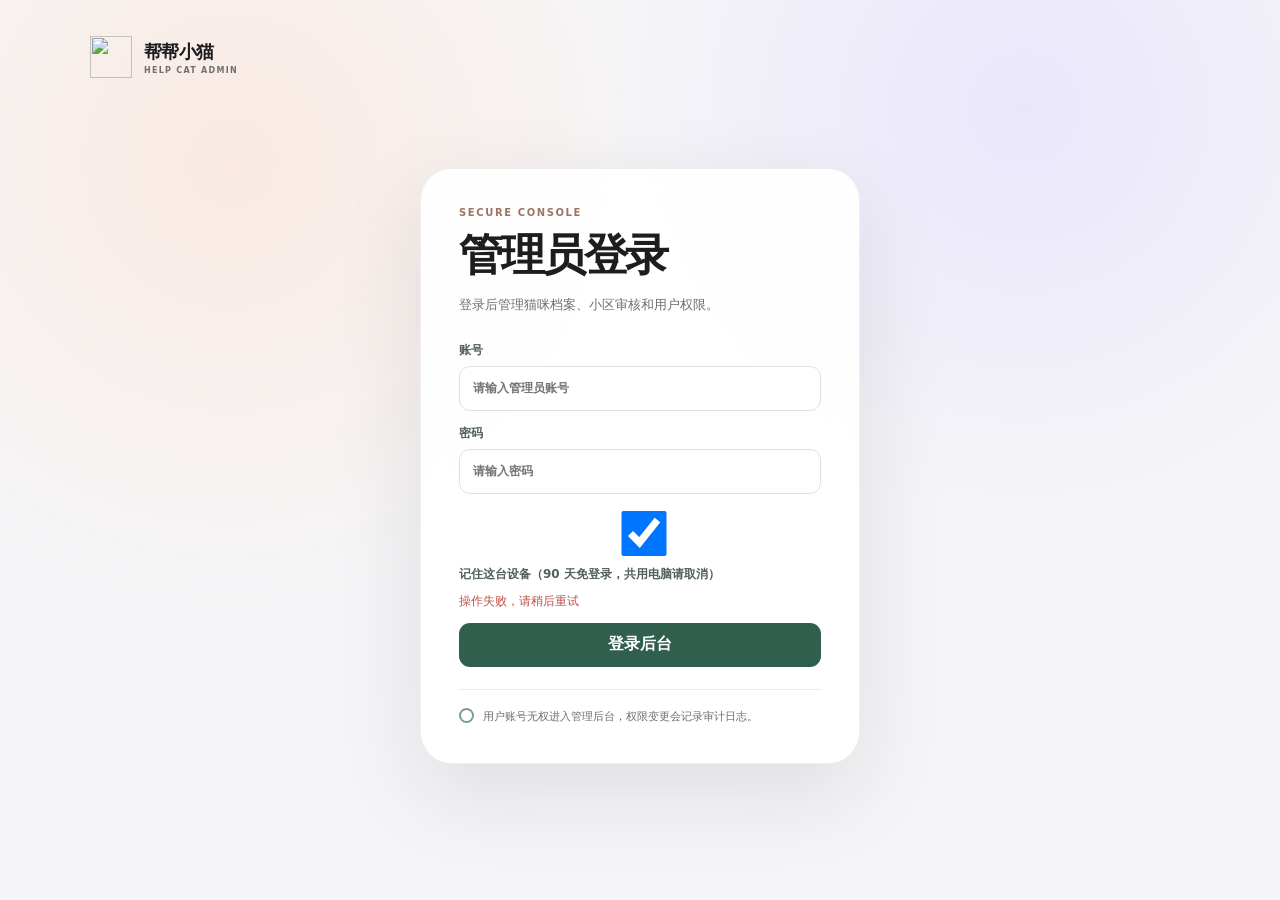
==== admin/index.html @ 25f89950 "feat: the dashboard panel and page-view reporting The console's overview page now carries the dashbo" ====
<!doctype html>
<html lang="zh-CN">
<head>
  <meta charset="utf-8">
  <meta name="viewport" content="width=device-width,initial-scale=1">
  <meta name="theme-color" content="#F5F5F7">
  <meta name="description" content="帮帮小猫管理后台，用于猫咪、小区和用户权限治理。">
  <title>帮帮小猫 · 管理后台</title>
  <link rel="stylesheet" href="styles.css?v=20260923-product-r28">
</head>
<body>
  <section class="login-view" id="login-view">
    <div class="login-brand"><img class="brand-mark" src="/help-cat/rescue/assets/brand/helpcat-77-mark.svg?v=20260923-product-r28" alt=""><div><strong>帮帮小猫</strong><small>HELP CAT ADMIN</small></div></div>
    <div class="login-card">
      <span class="eyebrow">SECURE CONSOLE</span>
      <h1>管理员登录</h1>
      <p>登录后管理猫咪档案、小区审核和用户权限。</p>
      <form id="login-form">
        <label>账号<input id="login-username" autocomplete="username" required placeholder="请输入管理员账号"></label>
        <label>密码<input id="login-password" type="password" autocomplete="current-password" required placeholder="请输入密码"></label>
        <label class="remember-device"><input id="login-remember" type="checkbox" checked> 记住这台设备（90 天免登录，共用电脑请取消）</label>
        <p class="form-message" id="login-message" role="alert"></p>
        <button class="button primary full" id="login-submit" type="submit">登录后台</button>
      </form>
      <div class="security-note"><span aria-hidden="true"></span>用户账号无权进入管理后台，权限变更会记录审计日志。</div>
    </div>
  </section>

  <div class="admin-shell" id="admin-shell" hidden>
    <aside class="sidebar">
      <a class="side-brand" href="/help-cat/rescue/index.html#home" aria-label="返回帮帮小猫首页" title="返回帮帮小猫首页"><img class="brand-mark" src="/help-cat/rescue/assets/brand/helpcat-77-mark.svg?v=20260923-product-r28" alt=""><span><strong>帮帮小猫</strong><small>管理后台</small></span></a>
      <nav aria-label="后台导航">
        <button class="side-nav active" type="button" data-section="overview"><span class="nav-dot overview-dot"></span>总览</button>
        <button class="side-nav" type="button" data-section="cats"><span class="nav-dot cat-dot"></span>猫咪档案</button>
        <button class="side-nav" type="button" data-section="communities"><span class="nav-dot community-dot"></span>小区管理</button>
        <button class="side-nav" type="button" data-section="feeding"><span class="nav-dot feeding-dot"></span>投喂点</button>
        <button class="side-nav" type="button" data-section="tasks"><span class="nav-dot task-dot"></span>救助任务</button>
        <button class="side-nav" type="button" data-section="messages"><span class="nav-dot message-dot"></span>留言板<span class="nav-badge" id="message-nav-badge" hidden>0</span></button>
        <button class="side-nav" type="button" data-section="impact"><span class="nav-dot impact-dot"></span>救助记录</button>
        <button class="side-nav" id="users-nav" type="button" data-section="users" hidden><span class="nav-dot user-dot"></span>用户与权限</button>
        <button class="side-nav" type="button" data-section="devices"><span class="nav-dot user-dot"></span>登录的设备</button>
      </nav>
      <div class="sidebar-foot"><span class="live-dot"></span><span>服务运行中</span></div>
    </aside>

    <main class="admin-main">
      <header class="topbar">
        <div><span class="eyebrow">HELP CAT GOVERNANCE</span><h1 id="page-title">管理总览</h1><p>杭州 · 富阳区 · 银湖街道</p></div>
        <div class="account-menu"><span class="account-avatar" id="account-avatar">管</span><div><strong id="account-name">管理员</strong><small id="account-role">ADMIN</small></div><button class="text-button" id="logout" type="button">退出</button></div>
      </header>

      <div class="global-message" id="global-message" role="status" hidden></div>

      <section class="admin-section active" data-admin-section="overview">
        <div class="summary">
          <article><span class="metric-symbol cat-symbol"></span><div><strong id="cat-count">0</strong><small>猫咪档案</small></div></article>
          <article><span class="metric-symbol community-symbol"></span><div><strong id="community-count">0</strong><small>小区</small></div></article>
          <article class="pending-card"><span class="metric-symbol review-symbol"></span><div><strong id="pending-count">0</strong><small>待审核事项</small></div></article>
          <article><span class="metric-symbol message-symbol"></span><div><strong id="message-count">0</strong><small>待联系留言</small></div></article>
          <article><span class="metric-symbol feeding-symbol"></span><div><strong id="feeding-count">0</strong><small>投喂点</small></div></article>
          <article><span class="metric-symbol task-symbol"></span><div><strong id="admin-task-count">0</strong><small>进行中任务</small></div></article>
          <article><span class="metric-symbol impact-symbol"></span><div><strong id="impact-count">0</strong><small>生效救助记录</small></div></article>
          <article id="user-summary" hidden><span class="metric-symbol user-symbol"></span><div><strong id="user-count">0</strong><small>平台注册用户</small></div></article>
        </div>
        <div class="panel">
          <div class="panel-head"><h2>数据看板</h2><p>只看"现在要不要动手"：今天的状态、本周趋势、账户与安全。累计数字在公开首页，这里不重复。</p></div>
          <p class="inline-message" id="dashboard-message" role="status"></p>
          <div class="dashboard-grid" id="dashboard-today"></div>
          <div class="dashboard-grid" id="dashboard-week"></div>
          <div class="dashboard-grid" id="dashboard-system"></div>
        </div>
        <div class="welcome-panel"><div><span class="eyebrow">TODAY'S GOVERNANCE</span><h2>让每一条社区信息<br>都真实、清晰、可追溯</h2><p>优先处理待审核档案；隐藏和归档不会物理删除数据。</p></div><button class="button primary" type="button" data-section-link="cats">处理待审核档案</button></div>
      </section>

      <section class="admin-section" data-admin-section="devices" hidden>
        <div class="panel">
          <div class="panel-head"><h2>登录的设备</h2><p>长期免登录的代价是"令牌在这台设备上"。手机丢了就在这里把它踢下线。</p></div>
          <p class="inline-message" id="device-message" role="status"></p>
          <ul class="device-list" id="device-list"></ul>
        </div>
      </section>

      <section class="admin-section" data-admin-section="cats" hidden>
        <div class="section-heading"><div><span class="eyebrow">CAT ARCHIVE</span><h2>猫咪档案库</h2><p>审核、公开、隐藏或归档社区猫咪档案。</p></div><button class="button secondary" id="refresh" type="button">刷新数据</button></div>
        <label class="search-box">搜索猫咪<input id="cat-search" placeholder="名称、编号或位置"></label>
        <div class="batch-bar" id="cats-batch-bar" hidden>
          <label class="batch-select-all"><input type="checkbox" id="cats-select-all"> 全选本页待审</label>
          <span class="batch-count" id="cats-batch-count">已选 0 条</span>
          <button class="button primary" type="button" id="cats-batch-approve">批量审核通过</button>
        </div>
        <p class="panel-message" id="cats-panel-message" role="status"></p>
        <div id="cats" class="list"></div>
        <div class="load-more-row"><button class="button secondary" id="load-more-admin-cats" type="button" hidden>加载更多猫咪</button></div>
      </section>

      <section class="admin-section" data-admin-section="communities" hidden>
        <div class="section-heading"><div><span class="eyebrow">COMMUNITY GOVERNANCE</span><h2>小区管理</h2><p>新增小区会立即开放，居民建议需要管理员审核。</p></div></div>
        <form class="inline-form" id="community-form"><label>小区名称<input id="community-name" required placeholder="例如：聚源福小区"></label><label>所属街道<input id="community-street" required value="银湖街道"></label><button class="button primary" type="submit">新增小区</button></form>
        <div class="batch-bar" id="communities-batch-bar" hidden>
          <label class="batch-select-all"><input type="checkbox" id="communities-select-all"> 全选本页待审</label>
          <span class="batch-count" id="communities-batch-count">已选 0 条</span>
          <button class="button primary" type="button" id="communities-batch-approve">批量核准开放</button>
        </div>
        <div id="communities" class="list"></div>
        <div class="load-more-row"><button class="button secondary" id="load-more-admin-communities" type="button" hidden>加载更多小区</button></div>
      </section>

      <section class="admin-section" data-admin-section="feeding" hidden>
        <div class="section-heading"><div><span class="eyebrow">FEEDING POINTS</span><h2>投喂点管理</h2><p>维护定点投喂位置与照看说明。暂停后居民端不再展示，归档表示该点已停用。<strong>填了经纬度的点，居民端才能「按距离排序」。</strong></p></div><button class="button secondary" id="refresh-feeding" type="button">刷新投喂点</button></div>
        <form class="inline-form" id="feeding-form">
          <label>投喂点名称<input id="feeding-name" required maxlength="120" placeholder="例如：银湖公园北门投喂点"></label>
          <label>位置说明<input id="feeding-location" maxlength="240" placeholder="例如：北门石凳旁，靠近地下车库出口"></label>
          <label>投喂时间<input id="feeding-time" maxlength="80" placeholder="每天 18:00"></label>
          <label>纬度<input id="feeding-latitude" type="number" step="0.000001" min="-90" max="90" placeholder="例如 30.052000，可留空"></label>
          <label>经度<input id="feeding-longitude" type="number" step="0.000001" min="-180" max="180" placeholder="例如 119.962000，可留空"></label>
          <label>所属小区<select id="feeding-community"><option value="">不指定小区</option></select></label>
          <label>照看说明<textarea id="feeding-note" maxlength="1000" placeholder="例如：猫粮放在树洞里，记得收走空罐"></textarea></label>
          <button class="button primary" type="submit">新增投喂点</button>
        </form>
        <p class="panel-message" id="feeding-panel-message" role="status"></p>
        <div id="feeding-points" class="list"></div>
        <div class="load-more-row"><button class="button secondary" id="load-more-admin-feeding" type="button" hidden>加载更多投喂点</button></div>
      </section>

      <section class="admin-section" data-admin-section="tasks" hidden>
        <div class="section-heading"><div><span class="eyebrow">RESCUE TASKS</span><h2>救助任务</h2><p>发布社区救助任务，居民在手机端领取。取消需要填写原因，释放会把任务放回待领取。</p></div><button class="button secondary" id="refresh-tasks" type="button">刷新任务</button></div>
        <form class="inline-form" id="task-form">
          <label>任务标题<input id="task-title" required maxlength="120" placeholder="例如：银湖公园有小猫需要送医"></label>
          <label>任务说明<textarea id="task-description" maxlength="2000" placeholder="描述位置、现场情况和需要的帮助"></textarea></label>
          <label>所属小区<select id="task-community"><option value="">不指定小区</option></select></label>
          <button class="button primary" type="submit">发布任务</button>
        </form>
        <div class="message-filters" role="group" aria-label="按状态筛选救助任务">
          <button class="filter-chip active" type="button" data-task-filter="">全部</button>
          <button class="filter-chip" type="button" data-task-filter="OPEN">待领取</button>
          <button class="filter-chip" type="button" data-task-filter="CLAIMED">进行中</button>
          <button class="filter-chip" type="button" data-task-filter="COMPLETED">已完成</button>
          <button class="filter-chip" type="button" data-task-filter="CANCELLED">已取消</button>
        </div>
        <p class="panel-message" id="task-panel-message" role="status"></p>
        <div id="admin-tasks" class="list"></div>
        <div class="load-more-row"><button class="button secondary" id="load-more-admin-tasks" type="button" hidden>加载更多任务</button></div>
      </section>

      <section class="admin-section" data-admin-section="messages" hidden>
        <div class="section-heading"><div><span class="eyebrow">VISITOR LEADS</span><h2>留言板</h2><p>首页访客留下的联系方式。联系上之后请标记状态，避免重复添加。</p></div><button class="button secondary" id="refresh-messages" type="button">刷新留言</button></div>
        <div class="message-filters" role="group" aria-label="按状态筛选留言">
          <button class="filter-chip active" type="button" data-message-filter="">全部</button>
          <button class="filter-chip" type="button" data-message-filter="NEW">待联系</button>
          <button class="filter-chip" type="button" data-message-filter="CONTACTED">已联系</button>
          <button class="filter-chip" type="button" data-message-filter="CLOSED">已关闭</button>
        </div>
        <p class="panel-message" id="message-panel-message" role="status"></p>
        <div id="messages" class="list"></div>
        <div class="load-more-row"><button class="button secondary" id="load-more-admin-messages" type="button" hidden>加载更多留言</button></div>
      </section>

      <section class="admin-section" data-admin-section="impact" hidden>
        <div class="section-heading"><div><span class="eyebrow">IMPACT LEDGER</span><h2>救助记录</h2><p>这里记录的每一笔都会进入首页公开计数；结果为空时首页会显示“正在积累”。</p></div><button class="button secondary" id="refresh-impact" type="button">刷新记录</button></div>
        <form class="inline-form" id="impact-form">
          <label>记录类型<select id="impact-kind">
            <option value="RESCUED">已救助</option>
            <option value="ADOPTED">找到新家</option>
            <option value="MEDICAL">医疗救助</option>
            <option value="SUPPORTER">爱心支持</option>
          </select></label>
          <label>数量<input id="impact-amount" type="number" min="1" max="1000000" step="1" value="1"></label>
          <label>备注<textarea id="impact-note" maxlength="1000" placeholder="例如：7 月 12 日银湖公园救助一只小奶猫"></textarea></label>
          <button class="button primary" type="submit">记录一笔</button>
        </form>
        <p class="panel-message" id="impact-panel-message" role="status"></p>
        <div id="impact-events" class="list"></div>
        <div class="load-more-row"><button class="button secondary" id="load-more-admin-impact" type="button" hidden>加载更多记录</button></div>
      </section>

      <section class="admin-section users-panel" id="users-panel" data-admin-section="users" hidden>
        <div class="section-heading"><div><span class="eyebrow">ACCESS CONTROL</span><h2>用户与权限</h2><p>只有唯一超级管理员可以授予或撤销普通管理员权限。</p></div><span class="secure-chip">权限变更已审计</span></div>
        <label class="search-box">搜索用户<input id="user-search" placeholder="用户名或昵称"></label>
        <p class="panel-message" id="user-message" role="status"></p>
        <div id="users" class="list"></div>
        <div class="load-more-row"><button class="button secondary" id="load-more-admin-users" type="button" hidden>加载更多用户</button></div>
      </section>
      <footer class="brand-footer admin-footer"><small>安得广厦千万间，大庇天下小猫俱欢颜</small></footer>
    </main>
  </div>

  <div class="toast" id="toast" role="status" aria-live="polite" hidden></div>
  <input id="cat-photo-input" type="file" accept="image/*" hidden>
  <script src="session.js?v=20260923-product-r28"></script>
  <script src="community-review.js?v=20260923-product-r28"></script>
  <script src="app.js?v=20260923-product-r28"></script>
</body>
</html>
---- admin/styles.css ----
:root {
  --ink: #17251f;
  --muted: #758079;
  --canvas: #f4f6f3;
  --surface: #fff;
  --surface-soft: #f8faf7;
  --line: #e4e9e4;
  --green: #245846;
  --green-dark: #173c30;
  --green-soft: #e8f3ed;
  --orange: #e9774b;
  --orange-soft: #fff0e8;
  --gold-soft: #fff7df;
  --danger: #bd514c;
  --shadow: 0 18px 45px rgba(33, 53, 44, .08);
  --radius: 18px;
  font-family: Inter, ui-sans-serif, system-ui, -apple-system, BlinkMacSystemFont, "Segoe UI", sans-serif;
}
* { box-sizing: border-box; }
[hidden] { display: none !important; }
body { min-width: 320px; margin: 0; background: var(--canvas); color: var(--ink); }
button, input, select, textarea { font: inherit; }
button { cursor: pointer; }
button:disabled { cursor: not-allowed; opacity: .5; }
.eyebrow { display: block; margin-bottom: 8px; color: #9a7564; font-size: 10px; font-weight: 850; letter-spacing: .16em; }
.brand-mark { display: block; width: 42px; height: 42px; flex: 0 0 auto; object-fit: contain; }
.login-view { min-height: 100vh; padding: 36px; background: radial-gradient(circle at 20% 15%,rgba(232,242,236,.9),transparent 36%),linear-gradient(130deg,#f7f8f5,#eef3ee); }
.login-brand { display: flex; align-items: center; gap: 12px; width: min(1100px,100%); margin: 0 auto; }
.login-brand strong,.side-brand strong { display: block; font-size: 18px; letter-spacing: -.03em; }.login-brand small,.side-brand small { display: block; margin-top: 2px; color: var(--muted); font-size: 8px; font-weight: 800; letter-spacing: .16em; }
.login-card { width: min(440px,100%); margin: 10vh auto 0; padding: 38px; border: 1px solid rgba(224,230,224,.9); border-radius: 26px; background: rgba(255,255,255,.92); box-shadow: 0 26px 70px rgba(32,55,44,.1); backdrop-filter: blur(12px); }
.login-card h1 { margin: 0; font-size: 31px; letter-spacing: -.055em; }.login-card>p { margin: 10px 0 26px; color: var(--muted); font-size: 13px; line-height: 1.6; }
label { display: grid; gap: 7px; color: #516059; font-size: 12px; font-weight: 700; }.login-card label+label { margin-top: 14px; }
input, select, textarea { width: 100%; min-height: 45px; padding: 11px 13px; border: 1px solid #dce3dd; border-radius: 11px; background: #fff; color: var(--ink); outline: 0; }
textarea { min-height: 82px; resize: vertical; }.review-workbench select { min-width: 220px; }
input:focus, select:focus, textarea:focus { border-color: #77a28e; box-shadow: 0 0 0 3px rgba(67,119,95,.11); }
.form-message,.panel-message { min-height: 20px; margin: 10px 0; color: var(--danger); font-size: 12px; }
.button { min-height: 44px; padding: 10px 17px; border: 0; border-radius: 11px; font-weight: 750; }.button.primary { background: var(--green); color: #fff; }.button.primary:hover { background: var(--green-dark); }.button.secondary { border: 1px solid var(--line); background: #fff; color: var(--ink); }.button.full { width: 100%; }
.security-note { display: flex; gap: 9px; align-items: flex-start; margin-top: 22px; padding-top: 18px; border-top: 1px solid var(--line); color: var(--muted); font-size: 11px; line-height: 1.55; }.security-note span { width: 15px; height: 15px; flex: 0 0 auto; border: 2px solid #76a18e; border-radius: 50%; }
.admin-shell { display: flex; min-height: 100vh; }.sidebar { position: fixed; z-index: 5; display: flex; flex-direction: column; width: 235px; height: 100vh; padding: 30px 20px 23px; background: var(--green-dark); color: #fff; }
.side-brand { display: flex; gap: 11px; align-items: center; margin: 0 8px 52px; color: #fff; text-decoration: none; }.side-brand .brand-mark { width: 37px; height: 37px; }.side-brand small { color: #8fa99e; }
.sidebar nav { display: grid; gap: 6px; }.side-nav { display: flex; min-height: 46px; gap: 11px; align-items: center; width: 100%; padding: 11px 13px; border: 0; border-radius: 11px; background: transparent; color: #94aa9f; text-align: left; font-size: 13px; font-weight: 650; }.side-nav:hover,.side-nav.active { background: rgba(255,255,255,.09); color: #fff; }
.nav-dot { width: 17px; height: 17px; border: 2px solid currentColor; border-radius: 6px; }.cat-dot { border-radius: 50% 50% 7px 7px; }.community-dot { border-radius: 3px; }.user-dot { border-radius: 50%; }.sidebar-foot { display: flex; gap: 8px; align-items: center; margin-top: auto; padding: 0 10px; color: #849e92; font-size: 11px; }.live-dot { width: 7px; height: 7px; border-radius: 50%; background: #72c59c; box-shadow: 0 0 0 4px rgba(114,197,156,.12); }
.admin-main { width: calc(100% - 235px); max-width: 1500px; min-height: 100vh; margin-left: 235px; padding: 38px 44px 70px; }.topbar { display: flex; justify-content: space-between; gap: 25px; align-items: flex-start; margin-bottom: 28px; }.topbar h1 { margin: 0; font-size: 29px; letter-spacing: -.05em; }.topbar p { margin: 6px 0 0; color: var(--muted); font-size: 12px; }
.account-menu { display: flex; gap: 10px; align-items: center; padding: 7px 8px 7px 7px; border: 1px solid var(--line); border-radius: 15px; background: #fff; box-shadow: 0 8px 24px rgba(36,60,50,.05); }.account-avatar,.user-avatar { display: grid; width: 35px; height: 35px; place-items: center; border-radius: 11px; background: var(--orange-soft); color: #a94b2e; font-weight: 850; }.account-menu strong { display: block; font-size: 12px; }.account-menu small { display: block; margin-top: 2px; color: var(--muted); font-size: 9px; }.text-button { min-height: 36px; border: 0; background: transparent; color: var(--muted); font-size: 11px; }
.global-message { margin-bottom: 18px; padding: 12px 15px; border-radius: 11px; background: var(--green-soft); color: var(--green); font-size: 12px; }.global-message.error { background: #fff0ef; color: var(--danger); }
.admin-section { animation: enter .25s ease; }@keyframes enter { from { opacity: 0; transform: translateY(5px); } }
.summary { display: grid; grid-template-columns: repeat(4,minmax(0,1fr)); gap: 14px; }.summary article { display: flex; gap: 14px; align-items: center; min-height: 108px; padding: 21px; border: 1px solid var(--line); border-radius: var(--radius); background: #fff; box-shadow: var(--shadow); }.summary article.pending-card { background: var(--orange-soft); border-color: transparent; }.summary strong { display: block; font-size: 27px; letter-spacing: -.06em; }.summary small { color: var(--muted); font-size: 11px; }.metric-symbol { width: 36px; height: 36px; flex: 0 0 auto; border-radius: 11px; background: var(--green-soft); }.pending-card .metric-symbol { background: rgba(234,118,76,.15); }.user-symbol { background: #eef0ff; }
.welcome-panel { display: flex; justify-content: space-between; align-items: end; min-height: 260px; margin-top: 18px; padding: 38px; overflow: hidden; border-radius: 24px; background: linear-gradient(135deg,#1b4436,#2d6953); color: #fff; box-shadow: var(--shadow); }.welcome-panel h2 { margin: 0; font-size: clamp(27px,4vw,43px); line-height: 1.15; letter-spacing: -.055em; }.welcome-panel p { margin: 17px 0 0; color: #abc4b8; font-size: 12px; }.welcome-panel .button { background: var(--orange); white-space: nowrap; }
.section-heading { display: flex; justify-content: space-between; gap: 20px; align-items: center; margin-bottom: 22px; }.section-heading h2 { margin: 0; font-size: 24px; letter-spacing: -.045em; }.section-heading p { margin: 6px 0 0; color: var(--muted); font-size: 12px; }.secure-chip { padding: 8px 11px; border-radius: 999px; background: var(--green-soft); color: var(--green); font-size: 10px; font-weight: 750; }
.search-box { display: block; max-width: 460px; margin-bottom: 17px; color: transparent; }.search-box input { background: #fff; }
.inline-form { display: grid; grid-template-columns: 1.4fr 1fr auto; gap: 12px; align-items: end; margin-bottom: 18px; padding: 18px; border: 1px solid var(--line); border-radius: var(--radius); background: #fff; }.inline-form .button { min-width: 120px; }
.list { display: grid; gap: 9px; }.list-item { display: flex; gap: 14px; align-items: center; min-height: 88px; padding: 16px 17px; border: 1px solid var(--line); border-radius: 15px; background: #fff; box-shadow: 0 6px 18px rgba(38,59,49,.035); }.entity-icon { display: grid; width: 42px; height: 42px; flex: 0 0 auto; place-items: center; border-radius: 13px; background: var(--orange-soft); color: #b25434; font-size: 12px; font-weight: 850; }.community-entity { background: var(--green-soft); color: var(--green); }.entity-copy { min-width: 0; flex: 1; }.entity-copy strong { display: flex; gap: 8px; align-items: baseline; font-size: 13px; }.entity-copy strong small { color: #a2aaa5; font-size: 9px; font-weight: 650; }.entity-copy p { margin: 5px 0; overflow: hidden; color: var(--muted); font-size: 11px; text-overflow: ellipsis; white-space: nowrap; }.badges { display: flex; gap: 5px; }.badges span,.role-badge { padding: 4px 7px; border-radius: 999px; background: var(--surface-soft); color: #65736b; font-size: 9px; font-weight: 750; }.role-badge.admin { background: var(--gold-soft); color: #8f6b18; }.role-badge.super { background: var(--green-soft); color: var(--green); }.actions { display: flex; gap: 7px; align-items: center; }.actions button { min-height: 38px; padding: 8px 11px; border: 1px solid #dfe6e0; border-radius: 9px; background: #fff; color: var(--green); font-size: 10px; font-weight: 750; }.actions button:hover { border-color: #8cad9e; background: var(--green-soft); }.actions button.danger { color: var(--danger); }.user-avatar { width: 42px; height: 42px; border-radius: 50%; }.user-item { min-height: 82px; }
.badges .blocker-badge { background: var(--gold-soft); color: #8f6114; }
.community-review-item { display: grid; grid-template-columns: auto minmax(0, 1fr) auto; align-items: start; }
.review-workbench { grid-column: 1 / -1; display: grid; grid-template-columns: minmax(180px,.8fr) minmax(210px,1fr) minmax(220px,1fr); gap: 12px; width: 100%; margin-top: 2px; padding: 16px; border: 1px solid #e8e2dd; border-radius: 14px; background: linear-gradient(145deg,#fffaf6,#f8faf7); }
.reassign-workbench { flex: 1 0 100%; display: grid; grid-template-columns: minmax(240px,1fr) auto; align-items: end; gap: 10px; padding: 14px; border: 1px solid #f0d9cd; border-radius: 14px; background: #fff9f5; }.reassign-workbench label { color: var(--muted); font-size: 11px; }.reassign-workbench input { margin: 7px 0; }.reassign-workbench button { min-height: 45px; }
.linked-cats { display: grid; align-content: start; gap: 5px; }.linked-cats>strong { margin-bottom: 4px; font-size: 11px; }.linked-cat { display: block; overflow: hidden; color: var(--muted); font-size: 10px; text-overflow: ellipsis; white-space: nowrap; }.linked-cat.empty { font-style: italic; }
.review-actions { grid-column: 1 / -1; display: flex; flex-wrap: wrap; justify-content: flex-end; gap: 7px; }.review-actions button { min-height: 40px; padding: 8px 12px; border: 1px solid #dfe6e0; border-radius: 9px; background: #fff; color: var(--green); font-size: 10px; font-weight: 750; }.review-actions button:first-child { border-color: var(--green); background: var(--green); color: #fff; }.review-actions button.danger { color: var(--danger); }
.load-more-row { display: flex; justify-content: center; margin-top: 18px; }
.empty-state { padding: 60px 20px; border: 1px dashed #dce2dd; border-radius: var(--radius); text-align: center; }.empty-state strong { font-size: 14px; }.empty-state p { margin: 6px 0 0; color: var(--muted); font-size: 11px; }
.toast { position: fixed; z-index: 20; right: 24px; bottom: 24px; padding: 12px 16px; border-radius: 11px; background: var(--green-dark); color: #fff; box-shadow: var(--shadow); font-size: 12px; }
@media (max-width: 960px) { .sidebar { width: 190px; }.admin-main { width: calc(100% - 190px); margin-left: 190px; padding: 30px 24px 60px; }.summary { grid-template-columns: 1fr 1fr; }.review-workbench { grid-template-columns: 1fr 1fr; }.linked-cats { grid-column: 1 / -1; } }
@media (max-width: 700px) { .login-view { padding: 22px; }.login-card { margin-top: 7vh; padding: 28px 22px; }.admin-shell { display: block; }.sidebar { position: sticky; top: 0; width: 100%; height: auto; padding: 12px 14px; flex-direction: row; align-items: center; }.side-brand { margin: 0 12px 0 0; }.side-brand>span:last-child,.sidebar-foot { display: none; }.sidebar nav { display: flex; flex: 1; overflow-x: auto; }.side-nav { width: auto; min-width: 48px; justify-content: center; white-space: nowrap; }.nav-dot { display: none; }.admin-main { width: 100%; margin: 0; padding: 24px 14px 80px; }.topbar { align-items: center; }.topbar h1 { font-size: 24px; }.topbar p,.account-menu div { display: none; }.summary { gap: 9px; }.summary article { min-height: 92px; padding: 15px; }.welcome-panel { min-height: 260px; padding: 25px; flex-direction: column; align-items: flex-start; }.section-heading { align-items: flex-start; }.inline-form { grid-template-columns: 1fr; }.list-item { align-items: flex-start; flex-wrap: wrap; }.entity-copy { min-width: calc(100% - 60px); }.actions { width: 100%; justify-content: flex-end; }.search-box { max-width: none; }.community-review-item { grid-template-columns: auto minmax(0,1fr); }.review-workbench { grid-template-columns: 1fr; }.review-workbench>* { grid-column: auto; }.review-actions { grid-column: auto; justify-content: stretch; }.review-actions button { flex: 1 1 calc(50% - 7px); } }
@media (max-width: 700px) { .reassign-workbench { grid-template-columns: 1fr; }.reassign-workbench button { width: 100%; } }

/* Premium governance surface: calm, readable and scalable across desktop and H5-sized screens. */
:root {
  --ink: #1D1D1F;
  --muted: #6E6E73;
  --canvas: #F5F5F7;
  --surface: #FFFFFF;
  --surface-soft: #FAFAFC;
  --line: rgba(29,29,31,.09);
  --green: #315F4E;
  --green-dark: #202B27;
  --green-soft: #EAF5EF;
  --orange: #E66A3C;
  --orange-soft: #FFF0E8;
  --shadow: 0 20px 60px rgba(29,29,31,.07);
  --radius: 22px;
}
body { background: radial-gradient(circle at 88% 6%,rgba(226,220,255,.34),transparent 25rem),radial-gradient(circle at 18% 90%,rgba(255,222,204,.28),transparent 28rem),var(--canvas); }
.login-view { background: radial-gradient(circle at 18% 18%,rgba(255,224,207,.5),transparent 34%),radial-gradient(circle at 80% 12%,rgba(225,220,255,.58),transparent 32%),#F5F5F7; }.login-card { border-color: rgba(29,29,31,.07); border-radius: 32px; box-shadow: 0 30px 90px rgba(29,29,31,.1); }.login-card h1 { font-size: clamp(32px,4vw,44px); }
.sidebar { width: 250px; padding: 32px 22px 24px; background: linear-gradient(180deg,#202B27,#18211E); }.side-brand { min-height: 44px; }.side-nav { min-height: 48px; border-radius: 13px; }.side-nav:focus-visible,.side-brand:focus-visible,.button:focus-visible,.actions button:focus-visible { outline: 3px solid rgba(225,190,170,.42); outline-offset: 3px; }
.admin-main { width: calc(100% - 250px); max-width: 1540px; margin-left: 250px; padding: clamp(32px,4vw,58px) clamp(26px,4.5vw,70px) 48px; }.topbar { margin-bottom: clamp(30px,4vw,52px); }.topbar h1 { font-size: clamp(30px,3.5vw,48px); }.account-menu { border-color: transparent; border-radius: 18px; box-shadow: 0 12px 40px rgba(29,29,31,.06); }
.summary { gap: 12px; }.summary article { min-height: 116px; border-color: transparent; border-radius: 22px; box-shadow: 0 14px 45px rgba(29,29,31,.055); }.summary strong { font-size: clamp(26px,3vw,36px); }.summary article.pending-card { background: linear-gradient(145deg,#FFF4ED,#FFF9F6); }
.welcome-panel { min-height: clamp(300px,34vw,440px); margin-top: 16px; padding: clamp(34px,5vw,70px); border: 1px solid rgba(29,29,31,.05); border-radius: 36px; background: radial-gradient(circle at 86% 16%,rgba(226,219,255,.96),transparent 30%),radial-gradient(circle at 72% 100%,rgba(255,216,194,.94),transparent 33%),linear-gradient(145deg,#FFFFFF,#FBF8F6); color: var(--ink); box-shadow: 0 30px 90px rgba(63,46,40,.09); }.welcome-panel h2 { max-width: 760px; font-size: clamp(34px,5.1vw,70px); line-height: 1.05; }.welcome-panel p { color: var(--muted); font-size: 13px; }.welcome-panel .button { background: var(--orange); }
.section-heading h2 { font-size: clamp(26px,3vw,38px); }.inline-form,.list-item { border-color: transparent; box-shadow: 0 12px 42px rgba(29,29,31,.05); }.inline-form { border-radius: 22px; }.list-item { border-radius: 20px; }.community-review-item { padding: 20px; }.review-workbench { border-color: rgba(29,29,31,.06); border-radius: 18px; background: linear-gradient(145deg,#FFF9F5,#F8F7FC); }
.brand-footer { display: flex; justify-content: center; min-height: 100px; align-items: flex-end; padding: 34px 12px 10px; color: rgba(29,29,31,.46); text-align: center; }.brand-footer small { font-size: 11px; letter-spacing: .08em; }

@media (max-width: 1024px) {
  .sidebar { width: 210px; }
  .admin-main { width: calc(100% - 210px); margin-left: 210px; padding-inline: 28px; }
  .summary { grid-template-columns: repeat(2,minmax(0,1fr)); }
}
@media (max-width: 820px) {
  .admin-shell { display: block; }
  .sidebar { position: sticky; top: 0; width: 100%; height: auto; padding: 10px 14px; flex-direction: row; align-items: center; box-shadow: 0 8px 30px rgba(29,29,31,.12); }
  .side-brand { margin: 0 12px 0 0; }.side-brand>span:last-child,.sidebar-foot { display: none; }
  .sidebar nav { display: flex; flex: 1; gap: 4px; overflow-x: auto; }.side-nav { width: auto; min-width: 54px; justify-content: center; white-space: nowrap; }.nav-dot { display: none; }
  .admin-main { width: 100%; margin: 0; padding: 30px 20px 70px; }
  .review-workbench { grid-template-columns: 1fr 1fr; }.linked-cats { grid-column: 1 / -1; }
}
@media (max-width: 430px) {
  .sidebar { padding-inline: 10px; }.side-brand { margin-right: 6px; }.side-brand .brand-mark { width: 34px; height: 34px; }
  .side-nav { min-width: 44px; padding-inline: 9px; font-size: 11px; }
  .admin-main { padding: 24px 12px 64px; }.topbar { gap: 10px; }.account-menu { padding: 5px; }.text-button { min-height: 44px; }
  .summary { gap: 8px; }.summary article { min-height: 100px; padding: 15px; }.metric-symbol { width: 32px; height: 32px; }.summary strong { font-size: 26px; }
  .welcome-panel { min-height: 330px; padding: 28px 22px; border-radius: 28px; }.welcome-panel h2 { font-size: 38px; }
  .section-heading { gap: 12px; }.section-heading .button { flex: 0 0 auto; }
  .community-review-item { padding: 15px; }.review-workbench { grid-template-columns: 1fr; }.review-workbench>* { grid-column: auto; }.review-actions { grid-column: auto; }.review-actions button { flex: 1 1 calc(50% - 7px); min-height: 44px; }
  .brand-footer { min-height: 86px; padding-inline: 6px; }
}
@media (max-width: 390px) {
  .sidebar nav { gap: 1px; }.side-nav { padding-inline: 7px; }
  .topbar h1 { font-size: 28px; }.summary article { gap: 9px; padding: 13px; }
  .list-item { padding: 14px; }.actions button { min-height: 44px; }
}
@media (max-width: 360px) {
  .side-brand { display: none; }.sidebar { padding-inline: 8px; }.sidebar nav { justify-content: space-between; }
  .summary { grid-template-columns: 1fr; }.welcome-panel h2 { font-size: 34px; }
}
@media (prefers-reduced-motion: reduce) {
  *, *:before, *:after { scroll-behavior: auto !important; animation-duration: .01ms !important; animation-iteration-count: 1 !important; transition-duration: .01ms !important; }
}

/* ---------- 留言板（首页访客留下的联系方式） ---------- */
.nav-dot.message-dot { border-radius: 4px; }
.side-nav { position: relative; }
.nav-badge { position: absolute; top: 5px; right: 12px; min-width: 18px; padding: 0 5px; border-radius: 999px; background: var(--orange); color: #fff; font-size: 10px; font-weight: 800; line-height: 17px; text-align: center; }
.message-symbol { background: #eaf1ff; }
.message-filters { display: flex; flex-wrap: wrap; gap: 8px; margin-bottom: 14px; }
.filter-chip { padding: 8px 14px; border: 1px solid var(--line); border-radius: 999px; background: #fff; color: var(--muted); font-family: inherit; font-size: 12px; font-weight: 700; cursor: pointer; }
.filter-chip.active { border-color: transparent; background: var(--green); color: #fff; }
.lead-item .entity-copy { min-width: 0; }
.lead-item .entity-copy p { overflow: visible; white-space: normal; text-overflow: clip; }
.lead-item .lead-contact { margin: 6px 0 3px; color: var(--ink); font-family: ui-monospace, SFMono-Regular, Menlo, monospace; font-size: 15px; font-weight: 750; letter-spacing: .02em; }
.lead-item .lead-note { color: #8f6114; }
.lead-item .lead-empty { color: var(--muted); font-style: italic; }
.lead-item .lead-source { color: var(--muted); font-size: 10px; }
.lead-entity { background: #eaf1ff; color: #3655b8; }
.lead-status.pending { background: var(--orange-soft); color: #a94b2e; }
.lead-status.approved { background: var(--green-soft); color: var(--green); }
.lead-status.muted { background: var(--surface-soft); color: var(--muted); }

/* ---------- 投喂点 / 救助任务 / 救助记录 / 猫咪时间线（2026-08 新增） ---------- */
/* 总览卡片由 4 张增加到 7 张：桌面自动换行，移动端保持两列，360px 仍为单列。 */
.summary { grid-template-columns: repeat(auto-fit, minmax(230px, 1fr)); }
.feeding-symbol { background: var(--green-soft); }
.task-symbol { background: var(--orange-soft); }
.impact-symbol { background: #eef0ff; }
@media (max-width: 700px) { .summary { grid-template-columns: repeat(2, minmax(0, 1fr)); } }
@media (max-width: 360px) { .summary { grid-template-columns: 1fr; } }

/* 侧边栏新导航点：投喂点（碗形）、救助任务（圆形底）、救助记录（折角）。 */
.nav-dot.feeding-dot { border-radius: 50% 50% 9px 9px; }
.nav-dot.task-dot { border-radius: 9px 9px 50% 50%; }
.nav-dot.impact-dot { border-radius: 5px 0 5px 0; }

/* 三块新列表：图标底色、允许长文本换行（沿用 .entity-copy 结构）。 */
.feeding-entity { background: var(--green-soft); color: var(--green); }
.task-entity { background: var(--orange-soft); color: #a94b2e; }
.impact-entity { background: #eef0ff; color: #3655b8; }
.feeding-item .entity-copy p, .task-item .entity-copy p, .impact-item .entity-copy p { overflow: visible; white-space: normal; text-overflow: clip; }
.task-item .entity-copy strong, .feeding-item .entity-copy strong, .impact-item .entity-copy strong { flex-wrap: wrap; }
.feeding-item .badges, .task-item .badges, .impact-item .badges { flex-wrap: wrap; }

/* 状态徽章沿用 .badges span 的形状，只补语义配色。 */
.feeding-status.active { background: var(--green-soft); color: var(--green); }
.feeding-status.paused { background: var(--gold-soft); color: #8f6b18; }
.feeding-status.archived { background: var(--surface-soft); color: var(--muted); }
.task-status.open { background: var(--orange-soft); color: #a94b2e; }
.task-status.claimed { background: var(--green-soft); color: var(--green); }
.task-status.completed { background: var(--surface-soft); color: #65736b; }
.task-status.cancelled { background: #fff0ef; color: var(--danger); }
.reversed-badge { padding: 4px 7px; border-radius: 999px; background: var(--surface-soft); color: var(--muted); font-size: 9px; font-weight: 750; }
.impact-amount { color: #a2aaa5; font-size: 9px; font-weight: 650; }
.impact-item.reversed { opacity: .55; }

/* 任务取消原因整行输入；猫咪时间线整行表单。 */
.task-note { flex: 1 0 100%; display: grid; gap: 6px; margin-top: 2px; color: var(--muted); font-size: 11px; }
.task-note input { max-width: 420px; }
.cat-event-workbench { flex: 1 0 100%; display: grid; grid-template-columns: minmax(150px,.6fr) minmax(220px,1fr) minmax(240px,1.2fr) auto; gap: 12px; align-items: end; margin-top: 2px; padding: 16px; border: 1px solid #e8e2dd; border-radius: 14px; background: linear-gradient(145deg,#fffaf6,#f8faf7); }
.cat-event-workbench label { color: var(--muted); font-size: 11px; }
.cat-event-workbench .button { white-space: nowrap; }
@media (max-width: 1024px) { .cat-event-workbench { grid-template-columns: 1fr 1fr; } }
@media (max-width: 430px) { .cat-event-workbench { grid-template-columns: 1fr; } .task-note input { max-width: none; } }

/* 投喂点「补坐标」内联表单（与时间线工作台同样的整行模式） */
.feeding-coords-form { flex: 1 0 100%; display: grid; grid-template-columns: repeat(2, minmax(0, 1fr)) auto; gap: 12px; align-items: end; margin-top: 2px; padding: 16px; border: 1px solid #e8e2dd; border-radius: 14px; background: linear-gradient(145deg,#fffaf6,#f8faf7); }
.feeding-coords-form[hidden] { display: none; }
.feeding-coords-form label { display: grid; gap: 5px; color: var(--muted); font-size: 11px; }
.feeding-coords-form input { min-height: 40px; padding: 9px 11px; border: 1px solid var(--line); border-radius: 10px; background: #fff; color: var(--ink); font-family: inherit; font-size: 13px; }
.feeding-coords-form .button { white-space: nowrap; }
@media (max-width: 700px) { .feeding-coords-form { grid-template-columns: 1fr; } }

/* ---------- 批量审核 ---------- */

.batch-bar {
  display: flex;
  flex-wrap: wrap;
  align-items: center;
  gap: 12px;
  margin: 0 0 12px;
  padding: 10px 14px;
  background: #fff7ef;
  border: 1px solid #f0dcc6;
  border-radius: 12px;
}

.batch-bar[hidden] { display: none; }

.batch-select-all {
  display: inline-flex;
  align-items: center;
  gap: 6px;
  font-size: 13px;
  color: #6b5b4b;
}

.batch-count { margin-right: auto; font-size: 13px; color: #8a7767; }

.row-pick { display: inline-flex; align-items: center; margin-right: 8px; }
.row-pick.empty { width: 18px; }
.row-pick input { width: 18px; height: 18px; }

.sr-only {
  position: absolute;
  width: 1px;
  height: 1px;
  margin: -1px;
  padding: 0;
  overflow: hidden;
  clip: rect(0, 0, 0, 0);
  white-space: nowrap;
  border: 0;
}

/* ---------- 数据看板（总览页）---------- */
.dashboard-grid {
  display: grid;
  grid-template-columns: repeat(auto-fit, minmax(190px, 1fr));
  gap: 12px;
  margin: 0 0 14px;
}
.dashboard-tile {
  display: grid;
  gap: 3px;
  padding: 14px 16px;
  border: 1px solid rgba(29, 29, 31, .08);
  border-radius: 14px;
  background: linear-gradient(158deg, #FFFFFF 0%, #FFFDF9 70%, #FFF7EF 100%);
}
.dashboard-tile strong { font-size: 22px; letter-spacing: -.03em; }
.dashboard-tile span { color: #1D1D1F; font-size: 12.5px; font-weight: 600; }
.dashboard-tile small { color: #6E6E73; font-size: 11.5px; line-height: 1.5; }
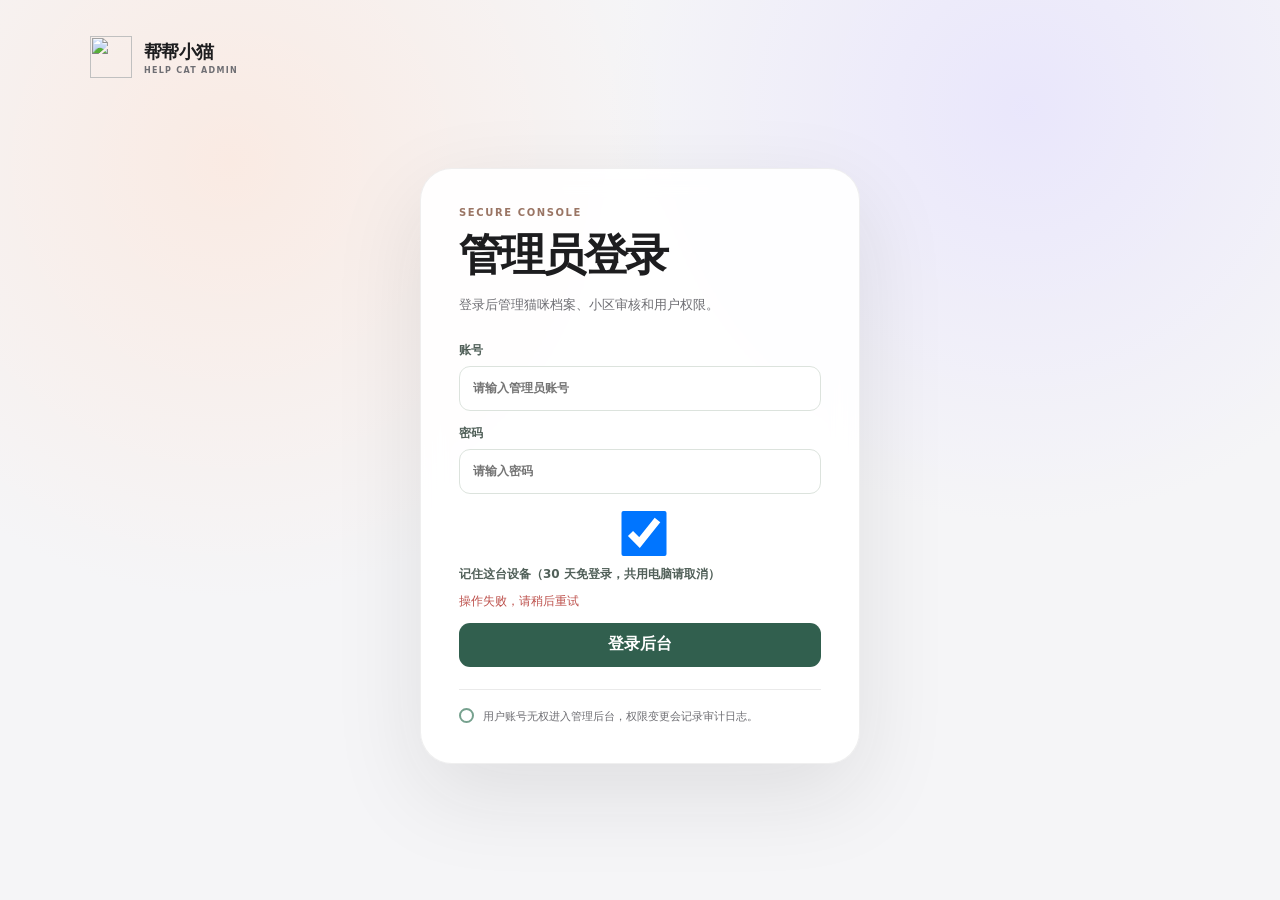
==== commit bbca4d70: "fix: say 30 days where the console still promised 90, and keep the nginx copy honest Three小 correcti" ====
--- a/admin/index.html
+++ b/admin/index.html
@@ -6,11 +6,11 @@
   <meta name="theme-color" content="#F5F5F7">
   <meta name="description" content="帮帮小猫管理后台，用于猫咪、小区和用户权限治理。">
   <title>帮帮小猫 · 管理后台</title>
-  <link rel="stylesheet" href="styles.css?v=20260923-product-r28">
+  <link rel="stylesheet" href="styles.css?v=20260923-product-r32">
 </head>
 <body>
   <section class="login-view" id="login-view">
-    <div class="login-brand"><img class="brand-mark" src="/help-cat/rescue/assets/brand/helpcat-77-mark.svg?v=20260923-product-r28" alt=""><div><strong>帮帮小猫</strong><small>HELP CAT ADMIN</small></div></div>
+    <div class="login-brand"><img class="brand-mark" src="/help-cat/rescue/assets/brand/helpcat-77-mark.svg?v=20260923-product-r32" alt=""><div><strong>帮帮小猫</strong><small>HELP CAT ADMIN</small></div></div>
     <div class="login-card">
       <span class="eyebrow">SECURE CONSOLE</span>
       <h1>管理员登录</h1>
@@ -18,7 +18,7 @@
       <form id="login-form">
         <label>账号<input id="login-username" autocomplete="username" required placeholder="请输入管理员账号"></label>
         <label>密码<input id="login-password" type="password" autocomplete="current-password" required placeholder="请输入密码"></label>
-        <label class="remember-device"><input id="login-remember" type="checkbox" checked> 记住这台设备（90 天免登录，共用电脑请取消）</label>
+        <label class="remember-device"><input id="login-remember" type="checkbox" checked> 记住这台设备（30 天免登录，共用电脑请取消）</label>
         <p class="form-message" id="login-message" role="alert"></p>
         <button class="button primary full" id="login-submit" type="submit">登录后台</button>
       </form>
@@ -28,7 +28,7 @@
 
   <div class="admin-shell" id="admin-shell" hidden>
     <aside class="sidebar">
-      <a class="side-brand" href="/help-cat/rescue/index.html#home" aria-label="返回帮帮小猫首页" title="返回帮帮小猫首页"><img class="brand-mark" src="/help-cat/rescue/assets/brand/helpcat-77-mark.svg?v=20260923-product-r28" alt=""><span><strong>帮帮小猫</strong><small>管理后台</small></span></a>
+      <a class="side-brand" href="/help-cat/rescue/index.html#home" aria-label="返回帮帮小猫首页" title="返回帮帮小猫首页"><img class="brand-mark" src="/help-cat/rescue/assets/brand/helpcat-77-mark.svg?v=20260923-product-r32" alt=""><span><strong>帮帮小猫</strong><small>管理后台</small></span></a>
       <nav aria-label="后台导航">
         <button class="side-nav active" type="button" data-section="overview"><span class="nav-dot overview-dot"></span>总览</button>
         <button class="side-nav" type="button" data-section="cats"><span class="nav-dot cat-dot"></span>猫咪档案</button>
@@ -43,7 +43,9 @@
       <div class="sidebar-foot"><span class="live-dot"></span><span>服务运行中</span></div>
     </aside>
 
+    <div class="sidebar-backdrop" id="sidebar-backdrop"></div>
     <main class="admin-main">
+      <button class="sidebar-toggle" id="sidebar-toggle" type="button" aria-label="打开导航" aria-expanded="false">☰ 导航</button>
       <header class="topbar">
         <div><span class="eyebrow">HELP CAT GOVERNANCE</span><h1 id="page-title">管理总览</h1><p>杭州 · 富阳区 · 银湖街道</p></div>
         <div class="account-menu"><span class="account-avatar" id="account-avatar">管</span><div><strong id="account-name">管理员</strong><small id="account-role">ADMIN</small></div><button class="text-button" id="logout" type="button">退出</button></div>
@@ -52,24 +54,34 @@
       <div class="global-message" id="global-message" role="status" hidden></div>
 
       <section class="admin-section active" data-admin-section="overview">
-        <div class="summary">
-          <article><span class="metric-symbol cat-symbol"></span><div><strong id="cat-count">0</strong><small>猫咪档案</small></div></article>
-          <article><span class="metric-symbol community-symbol"></span><div><strong id="community-count">0</strong><small>小区</small></div></article>
-          <article class="pending-card"><span class="metric-symbol review-symbol"></span><div><strong id="pending-count">0</strong><small>待审核事项</small></div></article>
-          <article><span class="metric-symbol message-symbol"></span><div><strong id="message-count">0</strong><small>待联系留言</small></div></article>
-          <article><span class="metric-symbol feeding-symbol"></span><div><strong id="feeding-count">0</strong><small>投喂点</small></div></article>
-          <article><span class="metric-symbol task-symbol"></span><div><strong id="admin-task-count">0</strong><small>进行中任务</small></div></article>
-          <article><span class="metric-symbol impact-symbol"></span><div><strong id="impact-count">0</strong><small>生效救助记录</small></div></article>
-          <article id="user-summary" hidden><span class="metric-symbol user-symbol"></span><div><strong id="user-count">0</strong><small>平台注册用户</small></div></article>
-        </div>
+        <div class="panel action-panel" id="action-panel" hidden>
+          <div class="panel-head"><h2>需要你处理</h2><p>只列有积压的事，点一行直接去对应的页面。</p></div>
+          <ul class="action-list" id="action-list"></ul>
+        </div>
+
         <div class="panel">
-          <div class="panel-head"><h2>数据看板</h2><p>只看"现在要不要动手"：今天的状态、本周趋势、账户与安全。累计数字在公开首页，这里不重复。</p></div>
+          <div class="panel-head"><h2>数据看板</h2><p>今天的状态、本周趋势、系统与安全。累计数字在公开首页，这里不重复。</p></div>
           <p class="inline-message" id="dashboard-message" role="status"></p>
+          <h3 class="dashboard-heading">今天</h3>
           <div class="dashboard-grid" id="dashboard-today"></div>
+          <h3 class="dashboard-heading">本周</h3>
           <div class="dashboard-grid" id="dashboard-week"></div>
+          <h3 class="dashboard-heading">系统与安全</h3>
           <div class="dashboard-grid" id="dashboard-system"></div>
-        </div>
-        <div class="welcome-panel"><div><span class="eyebrow">TODAY'S GOVERNANCE</span><h2>让每一条社区信息<br>都真实、清晰、可追溯</h2><p>优先处理待审核档案；隐藏和归档不会物理删除数据。</p></div><button class="button primary" type="button" data-section-link="cats">处理待审核档案</button></div>
+          <details class="ledger">
+            <summary>全部台账（档案 / 小区 / 用户 / 投喂点 / 任务的累计条数）</summary>
+            <div class="summary">
+              <article><span class="metric-symbol cat-symbol"></span><div><strong id="cat-count">0</strong><small>猫咪档案</small></div></article>
+              <article><span class="metric-symbol community-symbol"></span><div><strong id="community-count">0</strong><small>小区</small></div></article>
+              <article class="pending-card"><span class="metric-symbol review-symbol"></span><div><strong id="pending-count">0</strong><small>待审核事项</small></div></article>
+              <article><span class="metric-symbol message-symbol"></span><div><strong id="message-count">0</strong><small>待联系留言</small></div></article>
+              <article><span class="metric-symbol feeding-symbol"></span><div><strong id="feeding-count">0</strong><small>投喂点</small></div></article>
+              <article><span class="metric-symbol task-symbol"></span><div><strong id="admin-task-count">0</strong><small>进行中任务</small></div></article>
+              <article><span class="metric-symbol impact-symbol"></span><div><strong id="impact-count">0</strong><small>生效救助记录</small></div></article>
+              <article id="user-summary" hidden><span class="metric-symbol user-symbol"></span><div><strong id="user-count">0</strong><small>平台注册用户</small></div></article>
+            </div>
+          </details>
+        </div>
       </section>
 
       <section class="admin-section" data-admin-section="devices" hidden>
@@ -186,8 +198,8 @@
 
   <div class="toast" id="toast" role="status" aria-live="polite" hidden></div>
   <input id="cat-photo-input" type="file" accept="image/*" hidden>
-  <script src="session.js?v=20260923-product-r28"></script>
-  <script src="community-review.js?v=20260923-product-r28"></script>
-  <script src="app.js?v=20260923-product-r28"></script>
+  <script src="session.js?v=20260923-product-r32"></script>
+  <script src="community-review.js?v=20260923-product-r32"></script>
+  <script src="app.js?v=20260923-product-r32"></script>
 </body>
 </html>
--- a/admin/styles.css
+++ b/admin/styles.css
@@ -254,3 +254,97 @@
 .dashboard-tile strong { font-size: 22px; letter-spacing: -.03em; }
 .dashboard-tile span { color: #1D1D1F; font-size: 12.5px; font-weight: 600; }
 .dashboard-tile small { color: #6E6E73; font-size: 11.5px; line-height: 1.5; }
+
+/* ---------- 待办列表 ---------- */
+.action-panel { border-color: rgba(217, 104, 58, .28); background: linear-gradient(158deg, #FFFDFB 0%, #FFF6EE 100%); }
+.action-list { display: grid; gap: 8px; margin: 0; padding: 0; list-style: none; }
+.action-list button {
+  display: flex;
+  align-items: center;
+  justify-content: space-between;
+  gap: 12px;
+  width: 100%;
+  padding: 11px 14px;
+  border: 1px solid rgba(217, 104, 58, .22);
+  border-radius: 12px;
+  background: rgba(255, 255, 255, .78);
+  color: #1D1D1F;
+  font-size: 13.5px;
+  text-align: left;
+  cursor: pointer;
+}
+.action-list button:hover { background: #fff; border-color: var(--brand, #D9683A); }
+.dashboard-heading { margin: 16px 0 8px; color: #6E6E73; font-size: 11px; font-weight: 800; letter-spacing: .16em; }
+.dashboard-heading:first-of-type { margin-top: 4px; }
+.ledger { margin-top: 18px; }
+.ledger summary { color: #6E6E73; font-size: 12.5px; cursor: pointer; }
+.ledger .summary { margin-top: 12px; }
+
+/* ---------- 手机端后台 ---------- */
+@media (max-width: 720px) {
+  /* 看板卡片在手机上原来是一行一张（366px 宽）→ 11 张卡要滚很久。
+     两列之后 11 张 = 6 行，数字和副标题仍然读得清。 */
+  .dashboard-grid { grid-template-columns: repeat(2, minmax(0, 1fr)); gap: 8px; }
+  .dashboard-tile { padding: 11px 12px; border-radius: 12px; }
+  .dashboard-tile strong { font-size: 19px; }
+  .dashboard-tile span { font-size: 12px; }
+  .dashboard-tile small { font-size: 11px; line-height: 1.45; }
+  .dashboard-heading { margin: 14px 0 6px; }
+  .action-list button { padding: 10px 12px; font-size: 13px; }
+  .ledger summary { font-size: 12px; }
+}
+
+/* ---------- 手机端：导航从"顶部横条"改成"左侧抽屉" ----------
+   用户反馈：横条挤在标题下面、条目还横向滚动看不到。抽屉是后台的标准做法，
+   汉堡打开，点条目或点遮罩关闭。本块必须留在文件最后，才能压过前面的横条规则。 */
+.sidebar-toggle { display: none; }
+.sidebar-backdrop { display: none; }
+
+@media (max-width: 700px) {
+  .sidebar-toggle {
+    display: inline-flex;
+    align-items: center;
+    gap: 8px;
+    margin-bottom: 14px;
+    padding: 9px 14px;
+    border: 1px solid rgba(29, 29, 31, .12);
+    border-radius: 11px;
+    background: #fff;
+    color: #1D1D1F;
+    font-family: inherit;
+    font-size: 13px;
+    font-weight: 650;
+    cursor: pointer;
+  }
+  .sidebar {
+    position: fixed;
+    left: 0;
+    top: 0;
+    bottom: 0;
+    z-index: 60;
+    width: 236px;
+    height: 100%;
+    flex-direction: column;
+    align-items: stretch;
+    padding: 18px 14px 24px;
+    overflow-y: auto;
+    transform: translateX(-100%);
+    transition: transform 260ms cubic-bezier(.22, .61, .36, 1);
+  }
+  .sidebar-open .sidebar { transform: none; }
+  .sidebar nav { display: grid; flex: none; gap: 6px; overflow: visible; }
+  .side-nav { width: 100%; min-width: 0; justify-content: flex-start; white-space: nowrap; }
+  .nav-dot { display: inline-block; }
+  .side-brand { margin: 0 0 18px; }
+  .side-brand > span:last-child { display: block; }
+  .sidebar-foot { display: block; }
+  .sidebar-backdrop {
+    display: none;
+    position: fixed;
+    inset: 0;
+    z-index: 55;
+    background: rgba(12, 18, 16, .45);
+  }
+  .sidebar-open .sidebar-backdrop { display: block; }
+  .admin-main { width: 100%; margin: 0; padding: 18px 14px 80px; }
+}
